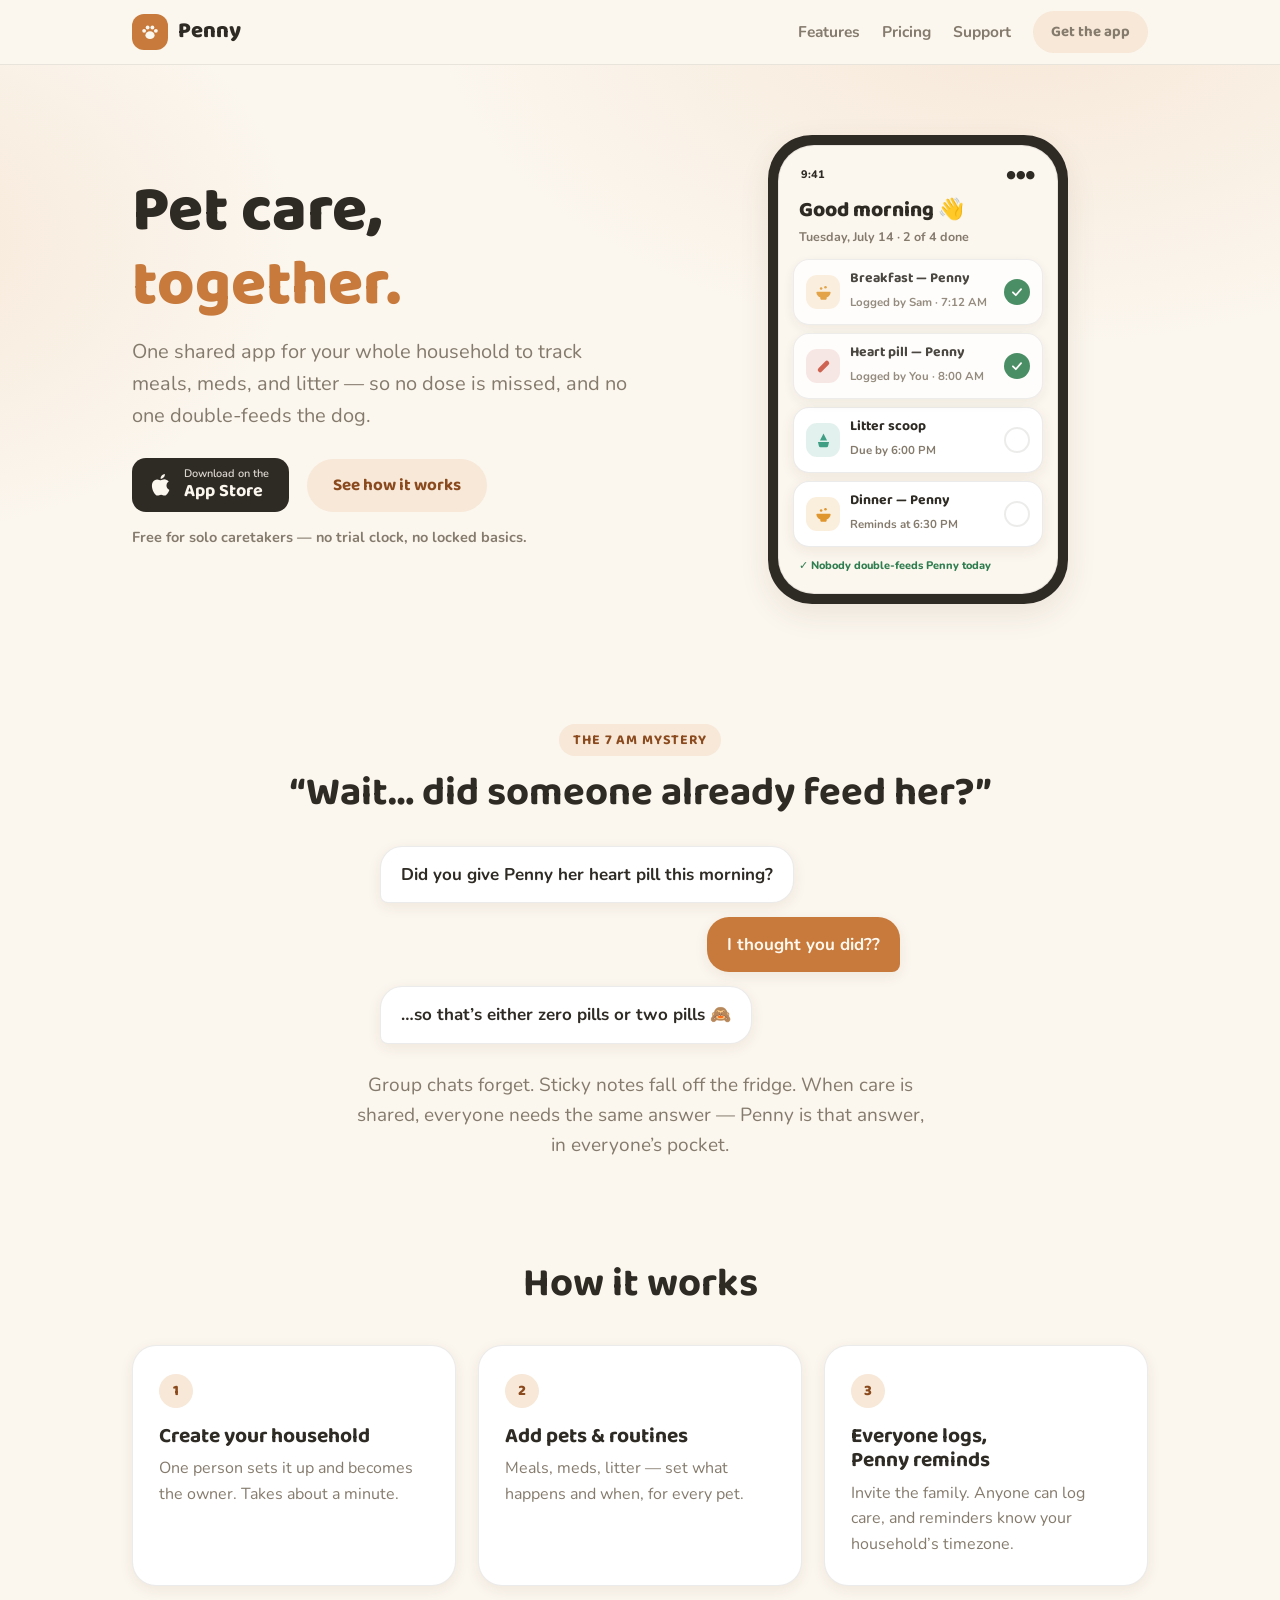
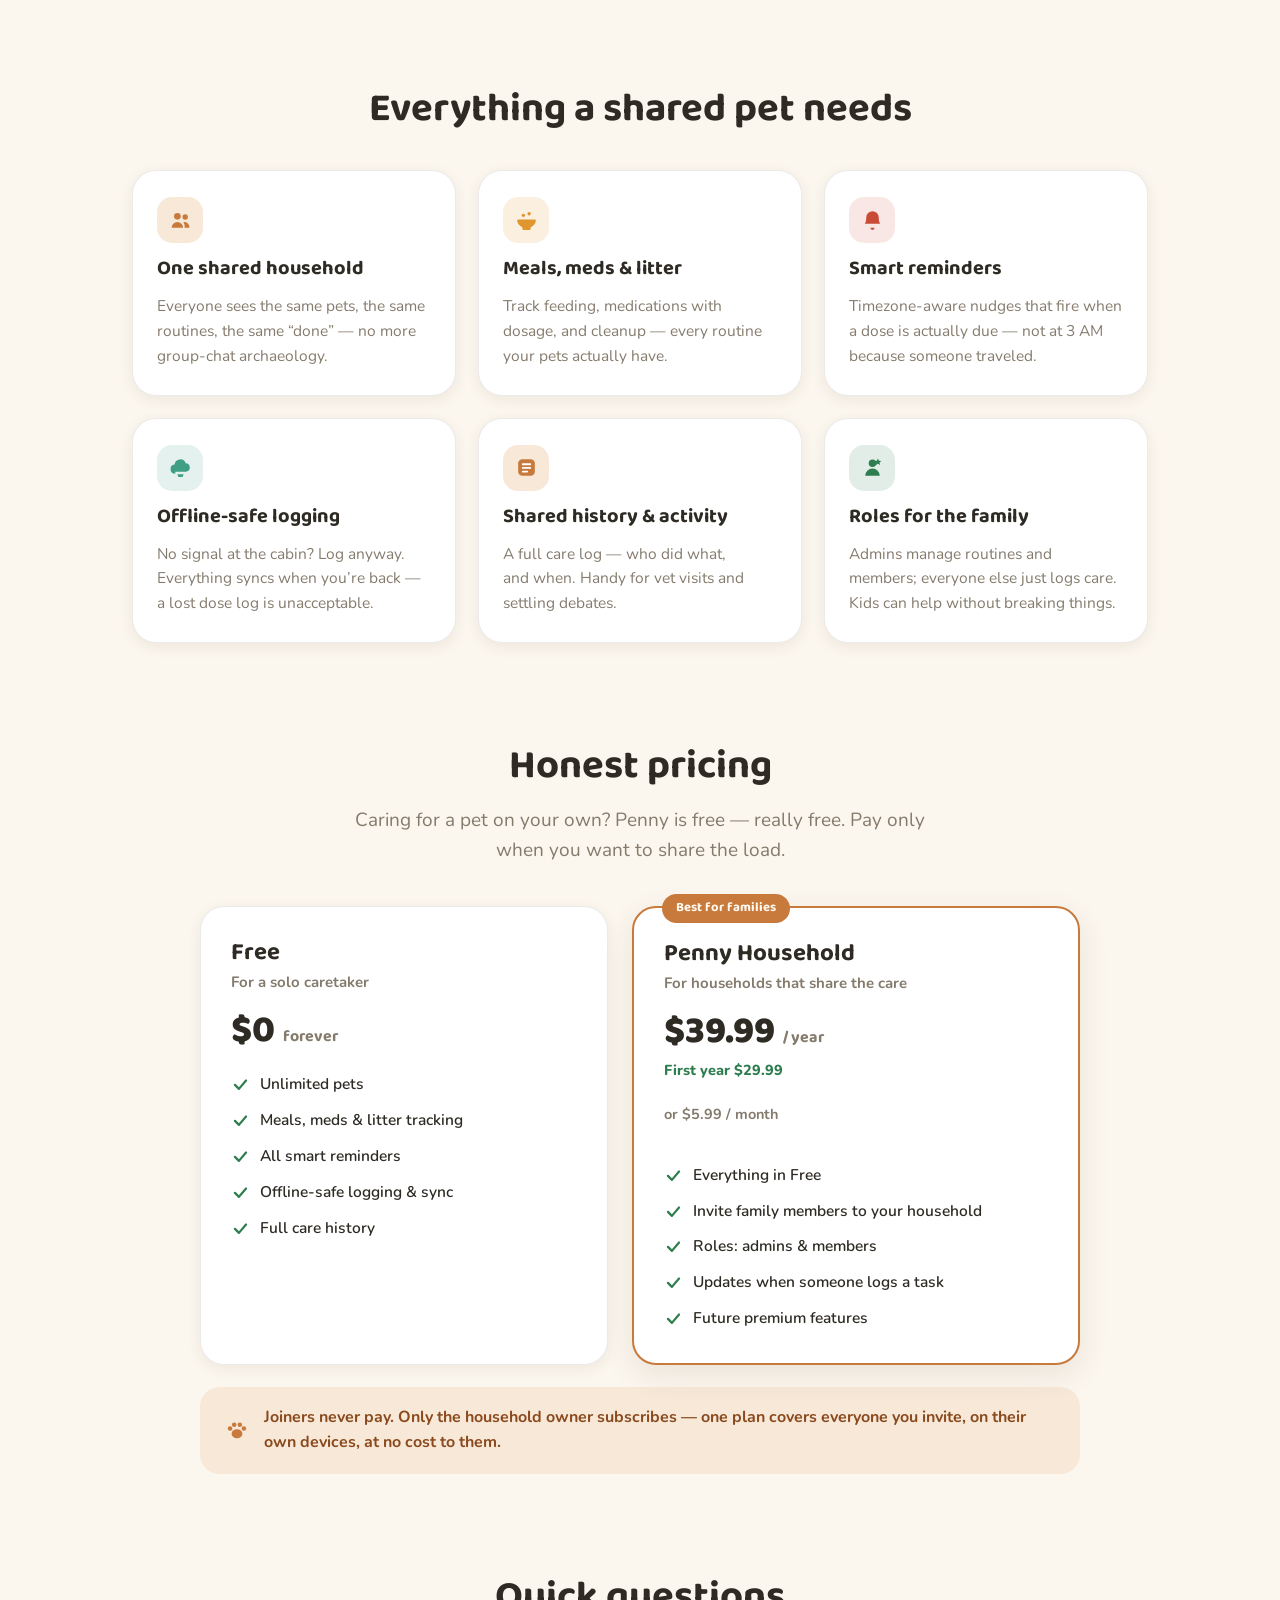
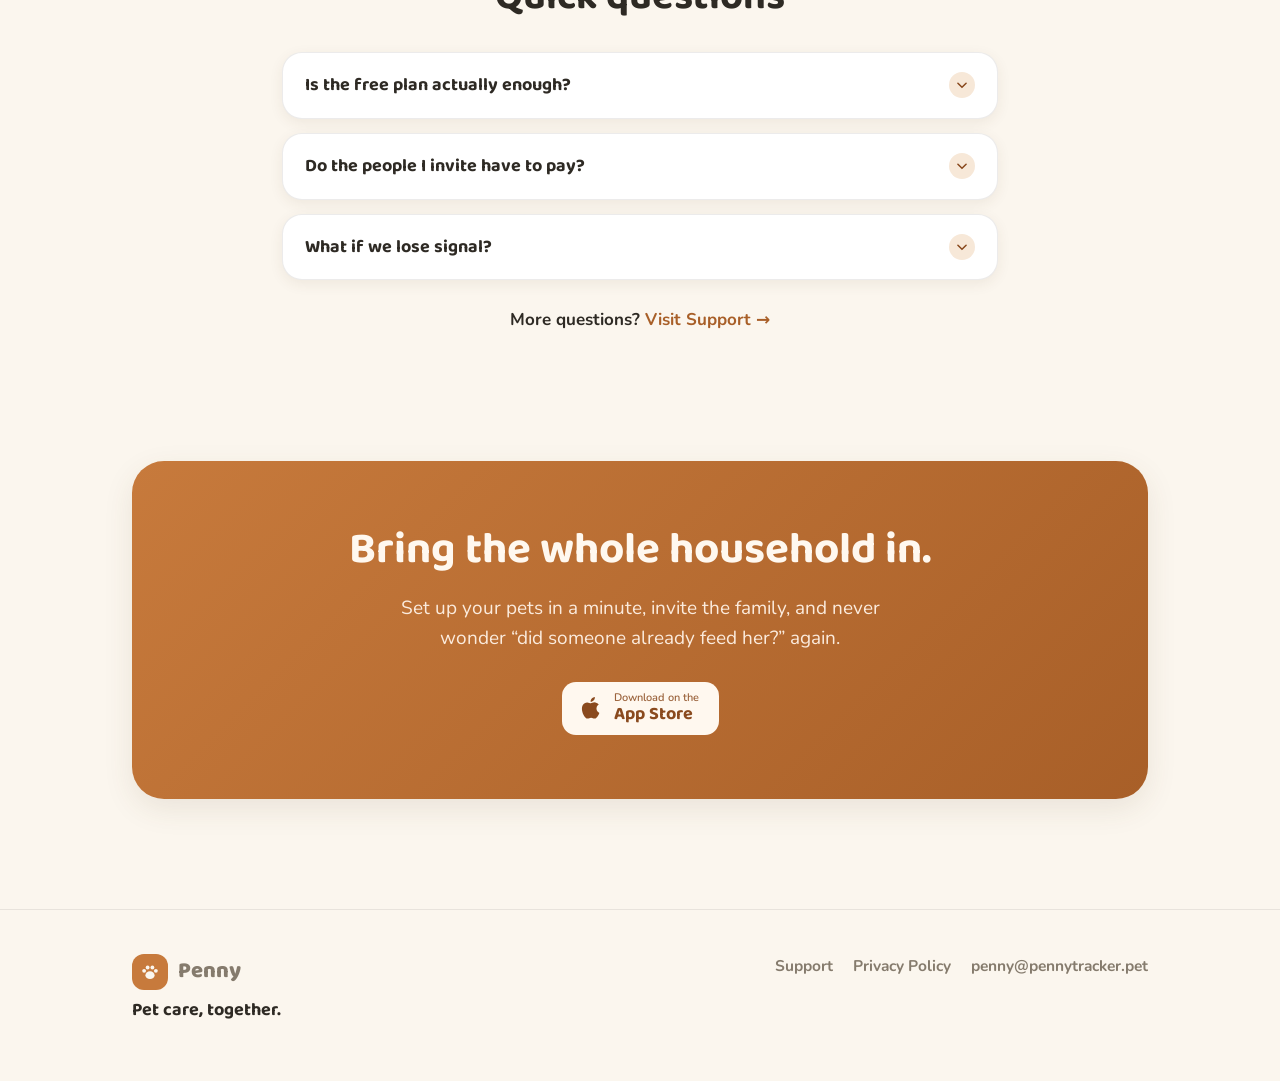
==== index.html @ 5d47a612 "Add Penny public site: landing, privacy, support Static site served at pennytracker.pet for App Stor" ====
<!DOCTYPE html>
<html lang="en">
<head>
<meta charset="UTF-8">
<meta name="viewport" content="width=device-width, initial-scale=1.0">
<title>Penny — Pet care, together.</title>
<meta name="description" content="Penny is a shared pet-care app for households: track meals, meds, and litter together so no dose is missed and no one double-feeds the dog.">
<link rel="preconnect" href="https://fonts.googleapis.com">
<link rel="preconnect" href="https://fonts.gstatic.com" crossorigin="anonymous">
<link href="https://fonts.googleapis.com/css2?family=Baloo+2:wght@400;600;700;800&amp;family=Nunito:ital,wght@0,400;0,600;0,700;0,800;1,400&amp;display=swap" rel="stylesheet">
<link rel="stylesheet" href="penny.css">
<style>
.hero{position:relative;overflow:hidden;padding:70px 0 40px}
.hero::before{content:"";position:absolute;inset:0;background:radial-gradient(900px 520px at 80% -10%,var(--tint) 0%,transparent 65%),radial-gradient(700px 500px at -10% 30%,var(--tint) 0%,transparent 60%);pointer-events:none}
.hero .wrap{position:relative;display:grid;grid-template-columns:1.05fr .95fr;gap:48px;align-items:center}
.hero h1{font-size:clamp(42px,6.5vw,64px);font-weight:800;margin-bottom:14px}
.hero h1 em{font-style:normal;color:var(--copper)}
.hero .sub{font-size:20px;color:var(--soft);max-width:44ch;margin-bottom:26px}
.hero .cta-row{display:flex;align-items:center;gap:18px;flex-wrap:wrap}
.badge-appstore{display:inline-flex;align-items:center;gap:10px;background:var(--ink);color:var(--cream);border-radius:14px;padding:10px 20px 10px 16px;line-height:1.15}
.badge-appstore:hover{text-decoration:none;color:var(--cream);transform:translateY(-1px)}
.badge-appstore svg{width:26px;height:26px;fill:var(--cream)}
.badge-appstore .t{display:flex;flex-direction:column;text-align:left}
.badge-appstore .t small{font-size:11px;font-weight:600;opacity:.85}
.badge-appstore .t b{font-family:var(--font-display);font-size:18px;font-weight:700}
.hero-note{font-size:14.5px;color:var(--soft);font-weight:700;margin-top:14px}
/* phone mock */
.phone{width:300px;margin:0 auto;background:var(--ink);border-radius:44px;padding:10px;box-shadow:var(--shadow)}
.phone .screen{background:var(--cream);border-radius:36px;padding:20px 14px 18px;border:1px solid var(--line)}
.phone .stat{display:flex;justify-content:space-between;font-size:11px;font-weight:800;padding:0 8px 10px;color:var(--ink)}
.phone .greet{font-family:var(--font-display);font-weight:800;font-size:21px;padding:0 6px}
.phone .date{font-size:12.5px;color:var(--soft);font-weight:700;padding:0 6px;margin-bottom:12px}
.task{display:flex;align-items:center;gap:10px;background:var(--card);border:1px solid var(--line);border-radius:16px;padding:10px 12px;margin-bottom:8px;box-shadow:var(--shadow-sm)}
.task .glyph{width:34px;height:34px;border-radius:11px}
.task .glyph svg{width:19px;height:19px}
.task .tt{flex:1;min-width:0}
.task .tt b{display:block;font-family:var(--font-display);font-size:14px;font-weight:700;line-height:1.2}
.task .tt span{font-size:11.5px;color:var(--soft);font-weight:700}
.task .ck{width:26px;height:26px;border-radius:50%;flex-shrink:0;display:grid;place-items:center}
.task .ck.done{background:var(--good)}
.task .ck.done svg{width:14px;height:14px;stroke:#FFF;fill:none;stroke-width:3;stroke-linecap:round;stroke-linejoin:round}
.task .ck.todo{border:2px solid var(--line)}
.task.dim{opacity:.86}
.phone .logged{font-size:11px;font-weight:800;color:var(--good);padding:2px 6px 0}
/* problem */
.problem{padding:80px 0 10px;text-align:center}
.problem .bubble-row{display:flex;flex-direction:column;gap:14px;max-width:520px;margin:30px auto 26px}
.bubble{padding:14px 20px;border-radius:22px;font-weight:700;font-size:17px;box-shadow:var(--shadow-sm);max-width:85%}
.bubble.left{align-self:flex-start;background:var(--card);border:1px solid var(--line);border-bottom-left-radius:8px}
.bubble.right{align-self:flex-end;background:var(--copper);color:#FFF8EF;border-bottom-right-radius:8px}
.problem h2{font-size:clamp(28px,4.5vw,40px)}
.problem .sub{color:var(--soft);font-size:19px;max-width:52ch;margin:0 auto}
/* steps */
.steps{padding:90px 0 10px}
.steps h2{font-size:clamp(28px,4.5vw,40px);text-align:center}
.steps .grid{display:grid;grid-template-columns:repeat(3,1fr);gap:22px;margin-top:38px}
.step{padding:28px 26px;position:relative}
.step .num{font-family:var(--font-display);font-weight:800;font-size:15px;color:var(--copper-ink);background:var(--tint);width:34px;height:34px;border-radius:50%;display:grid;place-items:center;margin-bottom:16px}
.step h3{font-size:21px}
.step p{color:var(--soft);font-size:16px;margin:0}
/* features */
.features{padding:90px 0 10px}
.features h2{font-size:clamp(28px,4.5vw,40px);text-align:center}
.features .grid{display:grid;grid-template-columns:repeat(3,1fr);gap:22px;margin-top:38px}
.feat{padding:26px 24px;display:flex;flex-direction:column;gap:14px}
.feat h3{font-size:20px;margin:0}
.feat p{color:var(--soft);font-size:15.5px;margin:0}
/* pricing */
.pricing{padding:90px 0 10px}
.pricing h2{font-size:clamp(28px,4.5vw,40px);text-align:center}
.pricing .sub{text-align:center;color:var(--soft);font-size:19px;max-width:56ch;margin:0 auto}
.plans{display:grid;grid-template-columns:1fr 1.1fr;gap:24px;margin-top:40px;align-items:stretch;max-width:880px;margin-left:auto;margin-right:auto}
.plan{padding:32px 30px;display:flex;flex-direction:column}
.plan.hero-plan{border:2px solid var(--copper);box-shadow:var(--shadow);position:relative}
.plan .flag{position:absolute;top:-14px;left:28px;background:var(--copper);color:#FFF8EF;font-family:var(--font-display);font-weight:700;font-size:13px;padding:4px 14px;border-radius:999px}
.plan h3{font-size:24px;margin-bottom:4px}
.plan .who{color:var(--soft);font-weight:700;font-size:15px;margin-bottom:18px}
.plan .price{font-family:var(--font-display);font-weight:800;font-size:38px;line-height:1}
.plan .price small{font-size:16px;font-weight:700;color:var(--soft)}
.plan .intro{margin-top:8px;font-weight:800;font-size:14.5px;color:var(--good)}
.plan .alt{margin-top:6px;font-weight:700;font-size:14.5px;color:var(--soft)}
.plan ul{list-style:none;padding:0;margin:22px 0 0;display:flex;flex-direction:column;gap:11px}
.plan li{display:flex;gap:10px;align-items:flex-start;font-size:15.5px;font-weight:600}
.plan li svg{width:19px;height:19px;flex-shrink:0;margin-top:3px;stroke:var(--good);fill:none;stroke-width:2.8;stroke-linecap:round;stroke-linejoin:round}
.joiners{max-width:880px;margin:22px auto 0;background:var(--tint);border-radius:20px;padding:18px 24px;display:flex;gap:14px;align-items:center;font-weight:700;color:var(--copper-ink)}
.joiners svg{width:26px;height:26px;flex-shrink:0;fill:var(--copper)}
.joiners p{margin:0;font-size:16px}
/* faq teaser */
.faqteaser{padding:90px 0 10px;max-width:760px;margin:0 auto}
.faqteaser h2{font-size:clamp(28px,4.5vw,40px);text-align:center;margin-bottom:32px}
.faqteaser .more{text-align:center;margin-top:26px;font-weight:700}
/* closing cta */
.closing{padding:100px 0 20px;text-align:center}
.closing .inner{background:linear-gradient(135deg,var(--copper),var(--deep));border-radius:32px;padding:64px 30px;color:#FFF8EF;box-shadow:var(--shadow)}
@media (prefers-color-scheme:dark){.closing .inner{background:linear-gradient(135deg,#A85F28,#8A4A1E)}}
.closing h2{font-size:clamp(30px,5vw,44px);color:#FFF8EF}
.closing p{color:#FBEBDD;font-size:19px;max-width:46ch;margin:0 auto 28px}
.closing .badge-appstore{background:#FFF8EF;color:var(--copper-ink)}
.closing .badge-appstore svg{fill:var(--copper-ink)}
.closing .badge-appstore:hover{color:var(--copper-ink)}
@media (prefers-color-scheme:dark){.closing .badge-appstore{color:#8A4A1E}.closing .badge-appstore svg{fill:#8A4A1E}.closing .badge-appstore:hover{color:#8A4A1E}}
@media (max-width:860px){.hero .wrap{grid-template-columns:1fr;gap:44px;text-align:center}.hero .sub{margin-left:auto;margin-right:auto}.hero .cta-row{justify-content:center}.steps .grid,.features .grid{grid-template-columns:1fr}.plans{grid-template-columns:1fr}}
@media (min-width:861px) and (max-width:1024px){.features .grid{grid-template-columns:repeat(2,1fr)}}
</style>
</head>
<body>
<header class="site-header"><div class="wrap bar">
<a class="brand" href="./"><span class="mark"><svg viewBox="0 0 24 24"><ellipse cx="12" cy="15.5" rx="5" ry="4.2"></ellipse><circle cx="5.6" cy="10.7" r="2.1"></circle><circle cx="9.4" cy="7.1" r="2.1"></circle><circle cx="14.6" cy="7.1" r="2.1"></circle><circle cx="18.4" cy="10.7" r="2.1"></circle></svg></span>Penny</a>
<nav class="site-nav"><a href="#features">Features</a><a href="#pricing">Pricing</a><a href="support/">Support</a><a class="btn btn-soft" style="padding:9px 18px;font-size:15px" href="#download">Get the app</a></nav>
</div></header>

<section class="hero"><div class="wrap">
<div>
<h1>Pet care, <em>together.</em></h1>
<p class="sub">One shared app for your whole household to track meals, meds, and litter — so no dose is missed, and no one double-feeds the dog.</p>
<div class="cta-row" id="download">
<a class="badge-appstore" href="#"><svg viewBox="0 0 24 24"><path d="M17.05 12.54c-.03-2.5 2.04-3.7 2.13-3.76-1.16-1.7-2.97-1.93-3.61-1.96-1.54-.16-3 .9-3.78.9-.78 0-1.98-.88-3.26-.86-1.68.03-3.22.98-4.08 2.48-1.74 3.02-.44 7.49 1.25 9.94.83 1.2 1.82 2.55 3.12 2.5 1.25-.05 1.72-.81 3.23-.81 1.51 0 1.93.81 3.25.79 1.35-.03 2.2-1.22 3.02-2.43.95-1.39 1.34-2.74 1.36-2.81-.03-.01-2.61-1-2.63-3.98zM14.56 4.9c.69-.83 1.15-1.99 1.02-3.15-.99.04-2.18.66-2.89 1.49-.63.73-1.19 1.91-1.04 3.04 1.1.09 2.23-.56 2.91-1.38z"></path></svg><span class="t"><small>Download on the</small><b>App Store</b></span></a>
<a class="btn btn-soft" href="#how">See how it works</a>
</div>
<p class="hero-note">Free for solo caretakers — no trial clock, no locked basics.</p>
</div>
<div class="phone" aria-hidden="true"><div class="screen">
<div class="stat"><span>9:41</span><span>&#9679;&#9679;&#9679;</span></div>
<div class="greet">Good morning &#128075;</div>
<div class="date">Tuesday, July 14 &middot; 2 of 4 done</div>
<div class="task dim"><span class="glyph" style="background:color-mix(in srgb,var(--meals) 16%,transparent)"><svg viewBox="0 0 24 24" fill="var(--meals)"><path d="M4 11h16a1 1 0 0 1 1 1 8 8 0 0 1-5 6.4V20a1 1 0 0 1-1 1H9a1 1 0 0 1-1-1v-1.6A8 8 0 0 1 3 12a1 1 0 0 1 1-1Z"></path><circle cx="9" cy="7" r="1.6"></circle><circle cx="14.5" cy="5.5" r="1.6"></circle></svg></span><span class="tt"><b>Breakfast — Penny</b><span>Logged by Sam &middot; 7:12 AM</span></span><span class="ck done"><svg viewBox="0 0 24 24"><path d="M5 12.5 10 17.5 19 7"></path></svg></span></div>
<div class="task dim"><span class="glyph" style="background:color-mix(in srgb,var(--meds) 14%,transparent)"><svg viewBox="0 0 24 24" fill="var(--meds)"><rect x="3" y="9" width="18" height="6" rx="3" transform="rotate(-45 12 12)"></rect></svg></span><span class="tt"><b>Heart pill — Penny</b><span>Logged by You &middot; 8:00 AM</span></span><span class="ck done"><svg viewBox="0 0 24 24"><path d="M5 12.5 10 17.5 19 7"></path></svg></span></div>
<div class="task"><span class="glyph" style="background:color-mix(in srgb,var(--clean) 15%,transparent)"><svg viewBox="0 0 24 24" fill="var(--clean)"><path d="M5 14h14l-1.2 5a2 2 0 0 1-2 1.6H8.2a2 2 0 0 1-2-1.6L5 14Z"></path><path d="M12 3l4.5 9h-9L12 3Z"></path></svg></span><span class="tt"><b>Litter scoop</b><span>Due by 6:00 PM</span></span><span class="ck todo"></span></div>
<div class="task"><span class="glyph" style="background:color-mix(in srgb,var(--meals) 16%,transparent)"><svg viewBox="0 0 24 24" fill="var(--meals)"><path d="M4 11h16a1 1 0 0 1 1 1 8 8 0 0 1-5 6.4V20a1 1 0 0 1-1 1H9a1 1 0 0 1-1-1v-1.6A8 8 0 0 1 3 12a1 1 0 0 1 1-1Z"></path><circle cx="9" cy="7" r="1.6"></circle><circle cx="14.5" cy="5.5" r="1.6"></circle></svg></span><span class="tt"><b>Dinner — Penny</b><span>Reminds at 6:30 PM</span></span><span class="ck todo"></span></div>
<div class="logged">&#10003; Nobody double-feeds Penny today</div>
</div></div>
</div></section>

<section class="problem"><div class="wrap">
<span class="kicker">The 7 AM mystery</span>
<h2>&ldquo;Wait&hellip; did someone already feed her?&rdquo;</h2>
<div class="bubble-row">
<div class="bubble left">Did you give Penny her heart pill this morning?</div>
<div class="bubble right">I thought you did??</div>
<div class="bubble left">&hellip;so that&rsquo;s either zero pills or two pills &#128584;</div>
</div>
<p class="sub">Group chats forget. Sticky notes fall off the fridge. When care is shared, everyone needs the same answer — Penny is that answer, in everyone&rsquo;s pocket.</p>
</div></section>

<section class="steps" id="how"><div class="wrap">
<h2>How it works</h2>
<div class="grid">
<div class="card step"><span class="num">1</span><h3>Create your household</h3><p>One person sets it up and becomes the owner. Takes about a minute.</p></div>
<div class="card step"><span class="num">2</span><h3>Add pets &amp; routines</h3><p>Meals, meds, litter — set what happens and when, for every pet.</p></div>
<div class="card step"><span class="num">3</span><h3>Everyone logs, Penny reminds</h3><p>Invite the family. Anyone can log care, and reminders know your household&rsquo;s timezone.</p></div>
</div>
</div></section>

<section class="features" id="features"><div class="wrap">
<h2>Everything a shared pet needs</h2>
<div class="grid">
<div class="card feat"><span class="glyph" style="background:var(--tint)"><svg viewBox="0 0 24 24" fill="var(--copper)"><circle cx="9" cy="8" r="3.2"></circle><path d="M3.5 19a5.5 5.5 0 0 1 11 0Z"></path><circle cx="16.5" cy="8.6" r="2.6"></circle><path d="M14.8 13.6a4.8 4.8 0 0 1 5.7 5.4h-4.6a6.9 6.9 0 0 0-1.1-5.4Z"></path></svg></span><h3>One shared household</h3><p>Everyone sees the same pets, the same routines, the same &ldquo;done&rdquo; — no more group-chat archaeology.</p></div>
<div class="card feat"><span class="glyph" style="background:color-mix(in srgb,var(--meals) 15%,transparent)"><svg viewBox="0 0 24 24" fill="var(--meals)"><path d="M4 11h16a1 1 0 0 1 1 1 8 8 0 0 1-5 6.4V20a1 1 0 0 1-1 1H9a1 1 0 0 1-1-1v-1.6A8 8 0 0 1 3 12a1 1 0 0 1 1-1Z"></path><circle cx="9" cy="7" r="1.6"></circle><circle cx="14.5" cy="5.5" r="1.6"></circle></svg></span><h3>Meals, meds &amp; litter</h3><p>Track feeding, medications with dosage, and cleanup — every routine your pets actually have.</p></div>
<div class="card feat"><span class="glyph" style="background:color-mix(in srgb,var(--meds) 13%,transparent)"><svg viewBox="0 0 24 24" fill="var(--meds)"><path d="M6 9a6 6 0 0 1 12 0c0 5 1.5 6 1.5 6H4.5S6 14 6 9Z"></path><path d="M10 19a2 2 0 0 0 4 0Z"></path></svg></span><h3>Smart reminders</h3><p>Timezone-aware nudges that fire when a dose is actually due — not at 3 AM because someone traveled.</p></div>
<div class="card feat"><span class="glyph" style="background:color-mix(in srgb,var(--clean) 14%,transparent)"><svg viewBox="0 0 24 24" fill="var(--clean)"><path d="M7 18a4.5 4.5 0 0 1-.7-8.95A5.5 5.5 0 0 1 17 8a4 4 0 0 1 .8 7.9L17 16H7Z"></path><path d="M9 18.5h6l-1 2.5h-4l-1-2.5Z"></path></svg></span><h3>Offline-safe logging</h3><p>No signal at the cabin? Log anyway. Everything syncs when you&rsquo;re back — a lost dose log is unacceptable.</p></div>
<div class="card feat"><span class="glyph" style="background:var(--tint)"><svg viewBox="0 0 24 24" fill="var(--copper)"><rect x="4" y="4" width="16" height="16" rx="4"></rect><rect x="7.5" y="8" width="9" height="1.8" rx=".9" fill="var(--card)"></rect><rect x="7.5" y="11.5" width="9" height="1.8" rx=".9" fill="var(--card)"></rect><rect x="7.5" y="15" width="6" height="1.8" rx=".9" fill="var(--card)"></rect></svg></span><h3>Shared history &amp; activity</h3><p>A full care log — who did what, and when. Handy for vet visits and settling debates.</p></div>
<div class="card feat"><span class="glyph" style="background:color-mix(in srgb,var(--good) 14%,transparent)"><svg viewBox="0 0 24 24" fill="var(--good)"><circle cx="12" cy="8" r="3.6"></circle><path d="M5 20a7 7 0 0 1 14 0Z"></path><path d="M17.2 3.4l1 2 2.2.3-1.6 1.6.4 2.2-2-1-2 1 .4-2.2-1.6-1.6 2.2-.3 1-2Z"></path></svg></span><h3>Roles for the family</h3><p>Admins manage routines and members; everyone else just logs care. Kids can help without breaking things.</p></div>
</div>
</div></section>

<section class="pricing" id="pricing"><div class="wrap">
<h2>Honest pricing</h2>
<p class="sub">Caring for a pet on your own? Penny is free — really free. Pay only when you want to share the load.</p>
<div class="plans">
<div class="card plan">
<h3>Free</h3><p class="who">For a solo caretaker</p>
<div class="price">$0 <small>forever</small></div>
<ul>
<li><svg viewBox="0 0 24 24"><path d="M5 12.5 10 17.5 19 7"></path></svg>Unlimited pets</li>
<li><svg viewBox="0 0 24 24"><path d="M5 12.5 10 17.5 19 7"></path></svg>Meals, meds &amp; litter tracking</li>
<li><svg viewBox="0 0 24 24"><path d="M5 12.5 10 17.5 19 7"></path></svg>All smart reminders</li>
<li><svg viewBox="0 0 24 24"><path d="M5 12.5 10 17.5 19 7"></path></svg>Offline-safe logging &amp; sync</li>
<li><svg viewBox="0 0 24 24"><path d="M5 12.5 10 17.5 19 7"></path></svg>Full care history</li>
</ul>
</div>
<div class="card plan hero-plan">
<span class="flag">Best for families</span>
<h3>Penny Household</h3><p class="who">For households that share the care</p>
<div class="price">$39.99 <small>/ year</small></div>
<p class="intro">First year $29.99</p>
<p class="alt">or $5.99 / month</p>
<ul>
<li><svg viewBox="0 0 24 24"><path d="M5 12.5 10 17.5 19 7"></path></svg>Everything in Free</li>
<li><svg viewBox="0 0 24 24"><path d="M5 12.5 10 17.5 19 7"></path></svg>Invite family members to your household</li>
<li><svg viewBox="0 0 24 24"><path d="M5 12.5 10 17.5 19 7"></path></svg>Roles: admins &amp; members</li>
<li><svg viewBox="0 0 24 24"><path d="M5 12.5 10 17.5 19 7"></path></svg>Updates when someone logs a task</li>
<li><svg viewBox="0 0 24 24"><path d="M5 12.5 10 17.5 19 7"></path></svg>Future premium features</li>
</ul>
</div>
</div>
<div class="joiners"><svg viewBox="0 0 24 24"><ellipse cx="12" cy="15.5" rx="5" ry="4.2"></ellipse><circle cx="5.6" cy="10.7" r="2.1"></circle><circle cx="9.4" cy="7.1" r="2.1"></circle><circle cx="14.6" cy="7.1" r="2.1"></circle><circle cx="18.4" cy="10.7" r="2.1"></circle></svg><p><b>Joiners never pay.</b> Only the household owner subscribes — one plan covers everyone you invite, on their own devices, at no cost to them.</p></div>
</div></section>

<section class="faqteaser"><div class="wrap narrow">
<h2>Quick questions</h2>
<details class="faq"><summary>Is the free plan actually enough?<span class="chev"><svg viewBox="0 0 24 24"><path d="M5 9l7 7 7-7"></path></svg></span></summary><div class="body"><p>Yes — if you&rsquo;re the only caretaker, it&rsquo;s the complete product: unlimited pets, all reminders, logging, offline sync, and full history. You only need Penny Household to share with others.</p></div></details>
<details class="faq"><summary>Do the people I invite have to pay?<span class="chev"><svg viewBox="0 0 24 24"><path d="M5 9l7 7 7-7"></path></svg></span></summary><div class="body"><p>No. Only the household owner subscribes, and that covers every member they invite.</p></div></details>
<details class="faq"><summary>What if we lose signal?<span class="chev"><svg viewBox="0 0 24 24"><path d="M5 9l7 7 7-7"></path></svg></span></summary><div class="body"><p>Penny works offline. Logs are saved on your device and sync automatically when you&rsquo;re back online — nothing gets lost.</p></div></details>
<p class="more">More questions? <a href="support/">Visit Support &rarr;</a></p>
</div></section>

<section class="closing"><div class="wrap"><div class="inner">
<h2>Bring the whole household in.</h2>
<p>Set up your pets in a minute, invite the family, and never wonder &ldquo;did someone already feed her?&rdquo; again.</p>
<a class="badge-appstore" href="#"><svg viewBox="0 0 24 24"><path d="M17.05 12.54c-.03-2.5 2.04-3.7 2.13-3.76-1.16-1.7-2.97-1.93-3.61-1.96-1.54-.16-3 .9-3.78.9-.78 0-1.98-.88-3.26-.86-1.68.03-3.22.98-4.08 2.48-1.74 3.02-.44 7.49 1.25 9.94.83 1.2 1.82 2.55 3.12 2.5 1.25-.05 1.72-.81 3.23-.81 1.51 0 1.93.81 3.25.79 1.35-.03 2.2-1.22 3.02-2.43.95-1.39 1.34-2.74 1.36-2.81-.03-.01-2.61-1-2.63-3.98zM14.56 4.9c.69-.83 1.15-1.99 1.02-3.15-.99.04-2.18.66-2.89 1.49-.63.73-1.19 1.91-1.04 3.04 1.1.09 2.23-.56 2.91-1.38z"></path></svg><span class="t"><small>Download on the</small><b>App Store</b></span></a>
</div></div></section>

<footer class="site-footer"><div class="wrap cols">
<div><a class="brand" href="./"><span class="mark"><svg viewBox="0 0 24 24"><ellipse cx="12" cy="15.5" rx="5" ry="4.2"></ellipse><circle cx="5.6" cy="10.7" r="2.1"></circle><circle cx="9.4" cy="7.1" r="2.1"></circle><circle cx="14.6" cy="7.1" r="2.1"></circle><circle cx="18.4" cy="10.7" r="2.1"></circle></svg></span>Penny</a><p class="tag">Pet care, together.</p></div>
<nav><a href="support/">Support</a><a href="privacy/">Privacy Policy</a><a href="mailto:penny@pennytracker.pet">penny@pennytracker.pet</a></nav>
</div></footer>
</body>
</html>
---- penny.css ----
/* Penny site — shared styles */
:root{--cream:#FBF6EE;--card:#FFFFFF;--ink:#2E2A24;--soft:#857B6D;--copper:#C77A3C;--tint:#F7E8D8;--deep:#A85F28;--copper-ink:#8A4A1E;--meals:#E0962F;--meds:#C84B38;--clean:#3F9E84;--good:#2E7D4F;--line:rgba(46,42,36,.09);--shadow:0 10px 30px rgba(93,64,36,.10);--shadow-sm:0 4px 14px rgba(93,64,36,.08);--font-display:"Baloo 2",system-ui,-apple-system,sans-serif;--font-body:"Nunito",system-ui,-apple-system,sans-serif}
@media (prefers-color-scheme:dark){:root{--cream:#171411;--card:#241F19;--ink:#F2EBE0;--soft:#A89B89;--copper:#ECAB6C;--tint:rgba(236,171,108,.13);--deep:#ECAB6C;--copper-ink:#F0BC8A;--meals:#EBAD4F;--meds:#E06B55;--clean:#57BA9F;--good:#5FB37F;--line:rgba(242,235,224,.10);--shadow:0 10px 30px rgba(0,0,0,.35);--shadow-sm:0 4px 14px rgba(0,0,0,.3)}}
*{box-sizing:border-box}
html{scroll-behavior:smooth}
body{margin:0;background:var(--cream);color:var(--ink);font-family:var(--font-body);font-size:17px;line-height:1.6;-webkit-font-smoothing:antialiased;overflow-x:hidden}
h1,h2,h3,h4{font-family:var(--font-display);font-weight:700;line-height:1.15;margin:0 0 .4em;text-wrap:pretty}
p{margin:0 0 1em;text-wrap:pretty}
a{color:var(--deep);text-decoration:none}
a:hover{color:var(--copper);text-decoration:underline}
.wrap{max-width:1060px;margin:0 auto;padding:0 22px}
.narrow{max-width:760px}
/* header */
.site-header{position:sticky;top:0;z-index:50;background:color-mix(in srgb,var(--cream) 88%,transparent);backdrop-filter:blur(12px);-webkit-backdrop-filter:blur(12px);border-bottom:1px solid var(--line)}
.site-header .bar{display:flex;align-items:center;gap:18px;height:64px}
.brand{display:flex;align-items:center;gap:10px;font-family:var(--font-display);font-weight:800;font-size:22px;color:var(--ink)}
.brand:hover{text-decoration:none;color:var(--ink)}
.brand .mark{width:36px;height:36px;border-radius:12px;background:var(--copper);display:grid;place-items:center;flex-shrink:0}
.brand .mark svg{width:22px;height:22px;fill:#FBF6EE}
.site-nav{margin-left:auto;display:flex;align-items:center;gap:22px;font-weight:700;font-size:15.5px}
.site-nav a{color:var(--soft)}
.site-nav a:hover{color:var(--copper);text-decoration:none}
.site-nav a.active{color:var(--copper-ink)}
.btn{display:inline-flex;align-items:center;justify-content:center;gap:8px;font-family:var(--font-display);font-weight:700;font-size:17px;padding:13px 26px;border-radius:999px;border:none;cursor:pointer;transition:transform .15s,box-shadow .15s}
.btn:hover{text-decoration:none;transform:translateY(-1px)}
.btn-copper{background:var(--copper);color:#FFF8EF;box-shadow:0 6px 18px rgba(199,122,60,.35)}
.btn-copper:hover{color:#FFF8EF;box-shadow:0 8px 22px rgba(199,122,60,.45)}
.btn-soft{background:var(--tint);color:var(--copper-ink)}
.btn-soft:hover{color:var(--copper-ink)}
/* cards */
.card{background:var(--card);border:1px solid var(--line);border-radius:24px;box-shadow:var(--shadow-sm)}
/* section titles */
.kicker{display:inline-block;font-family:var(--font-display);font-weight:700;font-size:14px;letter-spacing:.06em;text-transform:uppercase;color:var(--copper-ink);background:var(--tint);padding:5px 14px;border-radius:999px;margin-bottom:14px}
/* glyph chips */
.glyph{width:46px;height:46px;border-radius:15px;display:grid;place-items:center;flex-shrink:0}
.glyph svg{width:25px;height:25px}
/* footer */
.site-footer{border-top:1px solid var(--line);margin-top:90px;padding:44px 0 54px;color:var(--soft);font-size:15.5px}
.site-footer .cols{display:flex;flex-wrap:wrap;gap:28px;align-items:flex-start;justify-content:space-between}
.site-footer .tag{font-family:var(--font-display);font-weight:700;color:var(--ink);font-size:18px;margin:6px 0 2px}
.site-footer nav{display:flex;gap:20px;flex-wrap:wrap;font-weight:700}
.site-footer a{color:var(--soft)}
.site-footer a:hover{color:var(--copper)}
/* long-form doc pages */
.doc{padding:56px 0 20px}
.doc h1{font-size:clamp(34px,6vw,46px)}
.doc .updated{color:var(--soft);font-weight:700;margin-bottom:34px}
.doc h2{font-size:26px;margin-top:44px}
.doc h3{font-size:20px;margin-top:28px}
.doc ul{padding-left:22px;margin:0 0 1em}
.doc li{margin-bottom:.45em}
.doc .lead{font-size:19px}
.table-scroll{overflow-x:auto;border:1px solid var(--line);border-radius:18px;background:var(--card);box-shadow:var(--shadow-sm);margin:18px 0 26px}
table.data{border-collapse:collapse;width:100%;min-width:560px;font-size:15.5px}
table.data th{font-family:var(--font-display);font-weight:700;text-align:left;background:var(--tint);color:var(--copper-ink);padding:12px 16px}
table.data td{padding:12px 16px;border-top:1px solid var(--line);vertical-align:top}
table.data td:first-child{font-weight:800;white-space:nowrap}
/* faq */
details.faq{background:var(--card);border:1px solid var(--line);border-radius:20px;box-shadow:var(--shadow-sm);margin-bottom:14px;overflow:hidden}
details.faq summary{list-style:none;cursor:pointer;display:flex;align-items:center;gap:14px;padding:18px 22px;font-family:var(--font-display);font-weight:700;font-size:18px}
details.faq summary::-webkit-details-marker{display:none}
details.faq summary .chev{margin-left:auto;flex-shrink:0;width:26px;height:26px;border-radius:50%;background:var(--tint);display:grid;place-items:center;transition:transform .2s}
details.faq summary .chev svg{width:14px;height:14px;stroke:var(--copper-ink);fill:none;stroke-width:2.6;stroke-linecap:round;stroke-linejoin:round}
details.faq[open] summary .chev{transform:rotate(180deg)}
details.faq .body{padding:0 22px 20px;color:var(--ink)}
details.faq .body p:last-child{margin-bottom:0}
@media (max-width:640px){.site-nav{gap:14px;font-size:14.5px}.site-header .bar{height:58px}body{font-size:16px}}
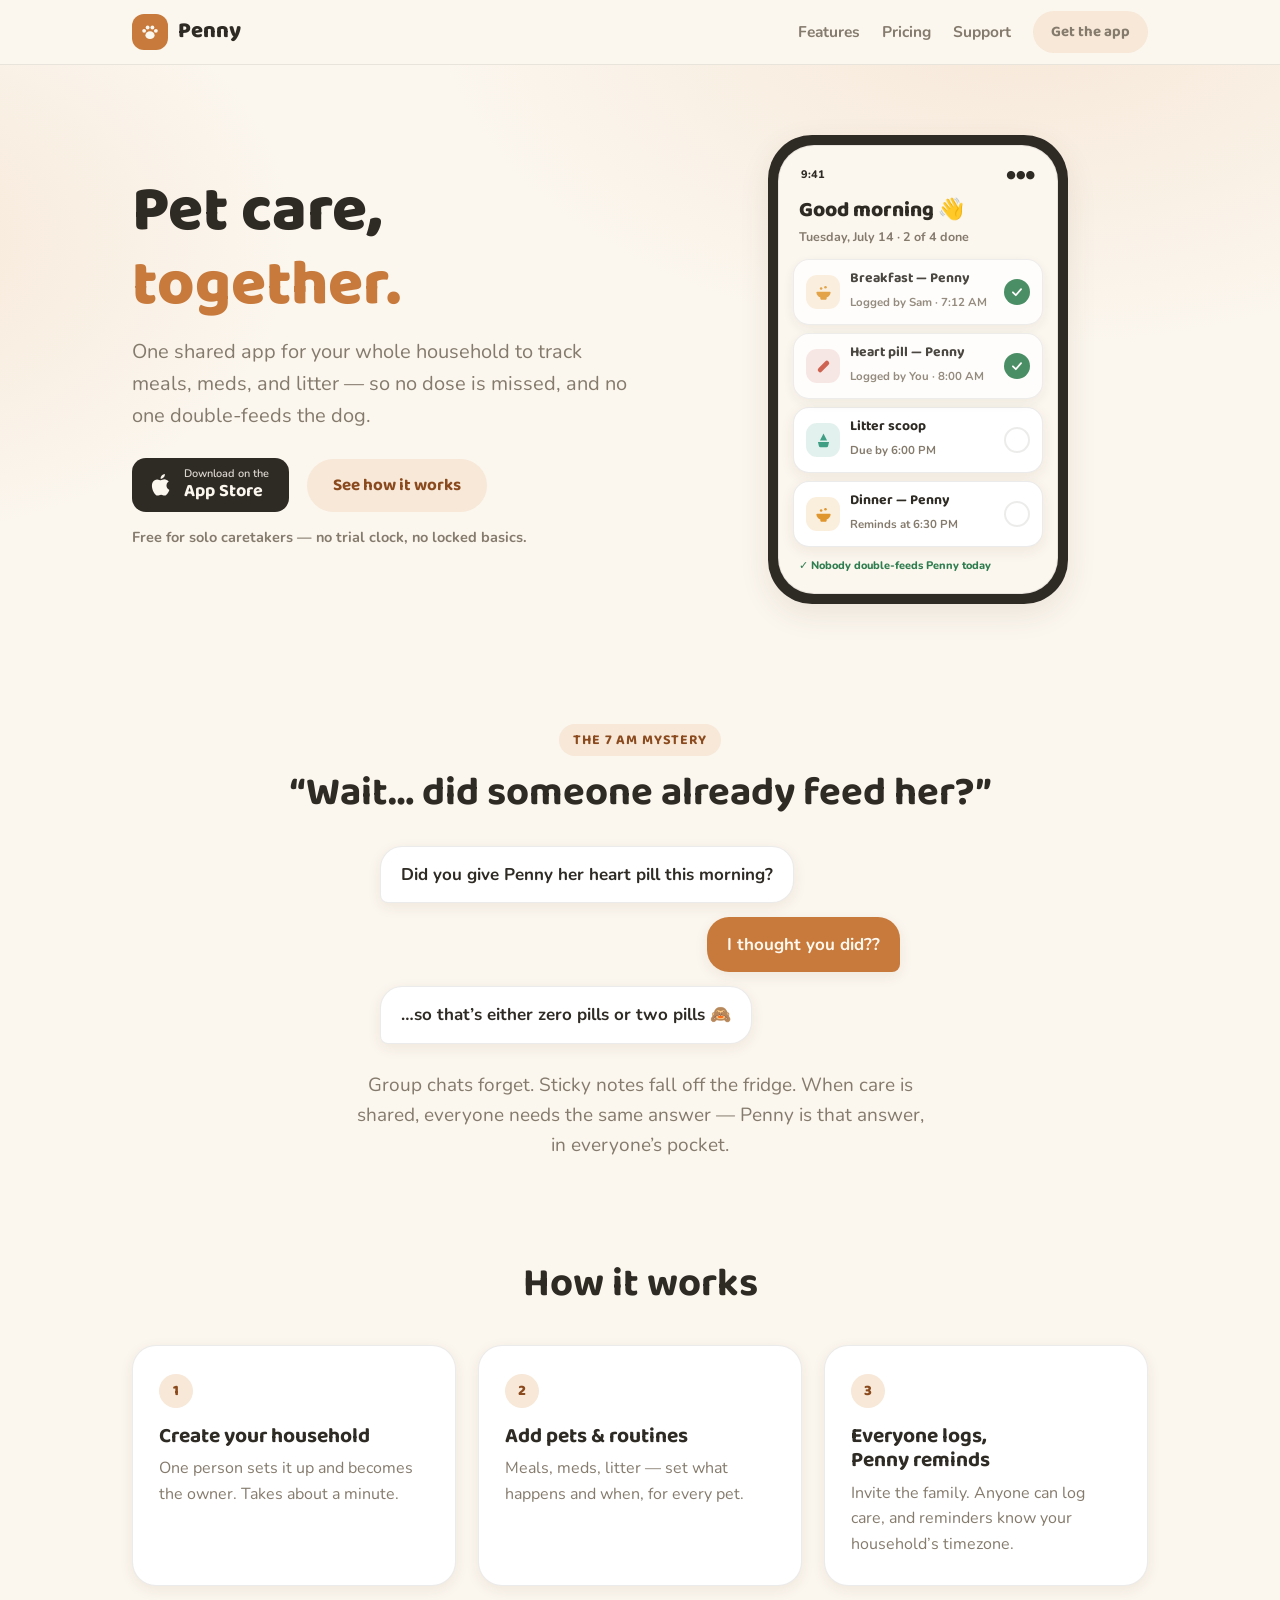
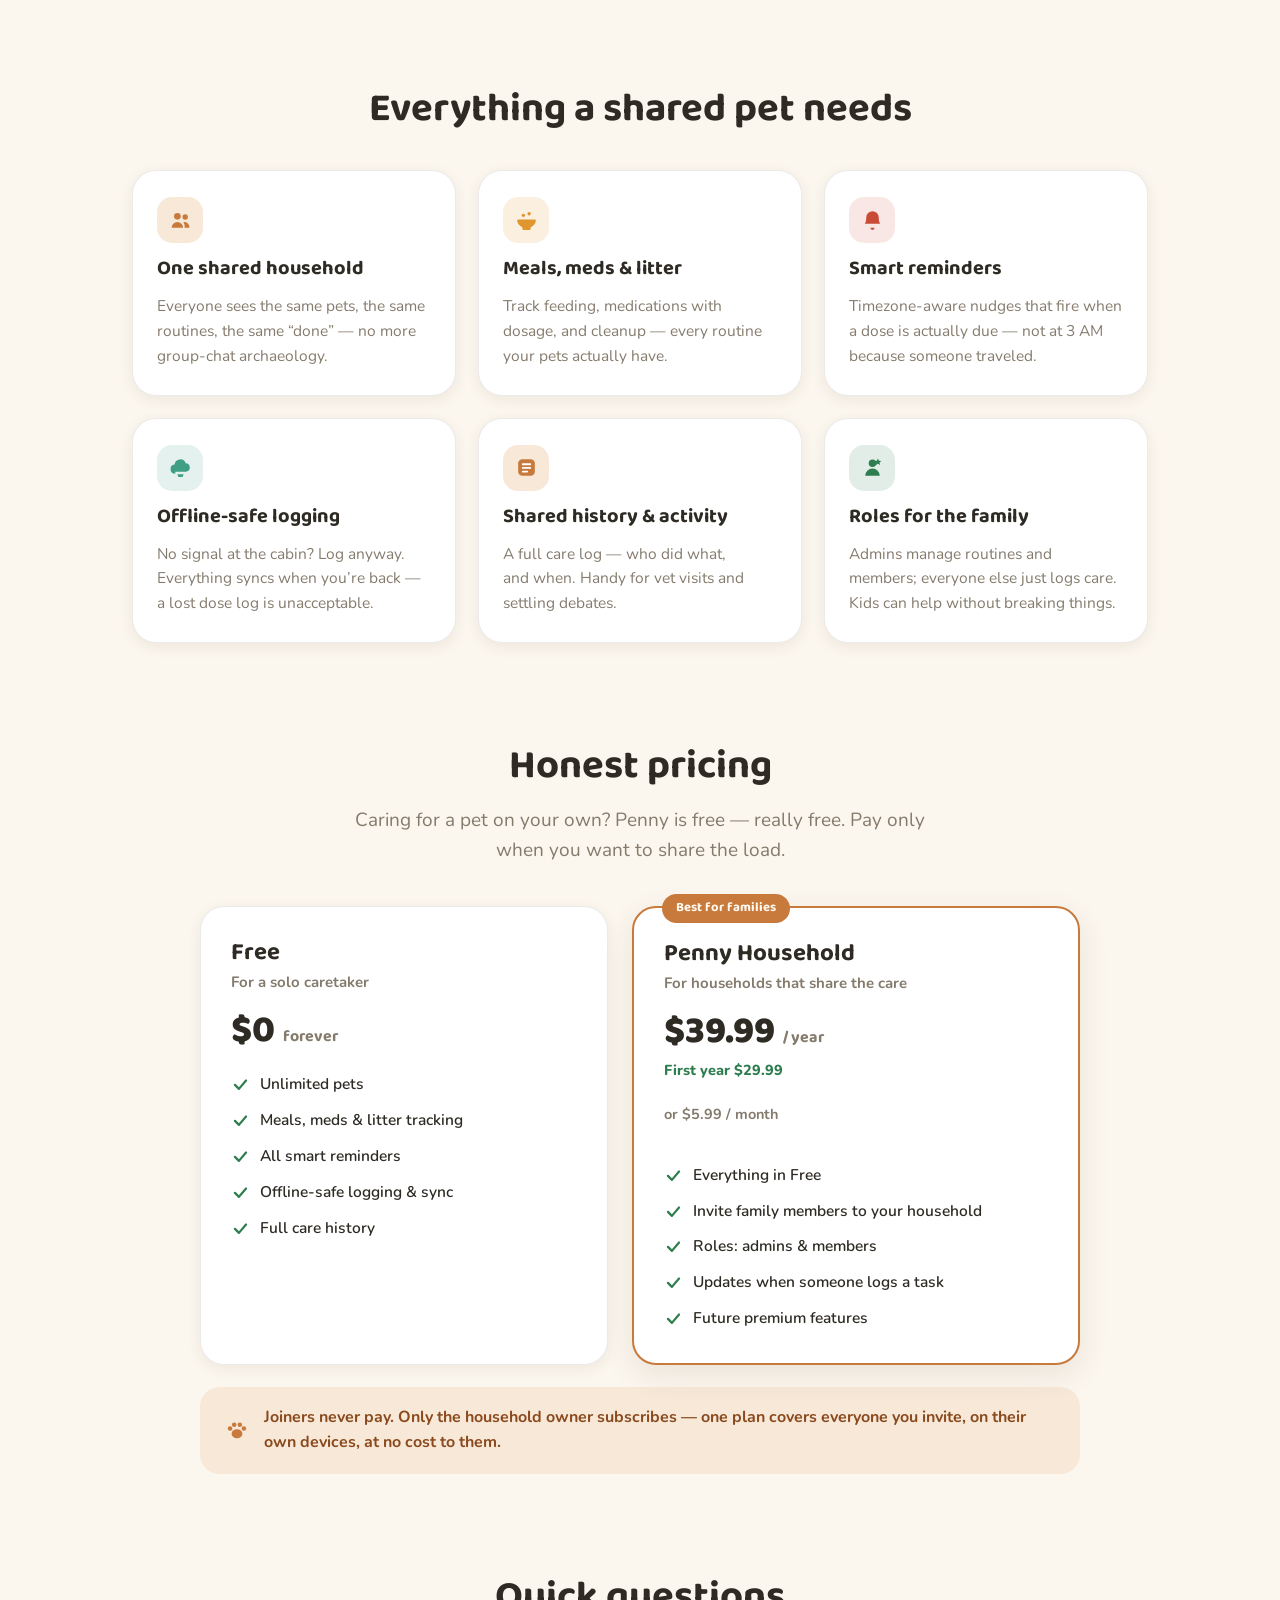
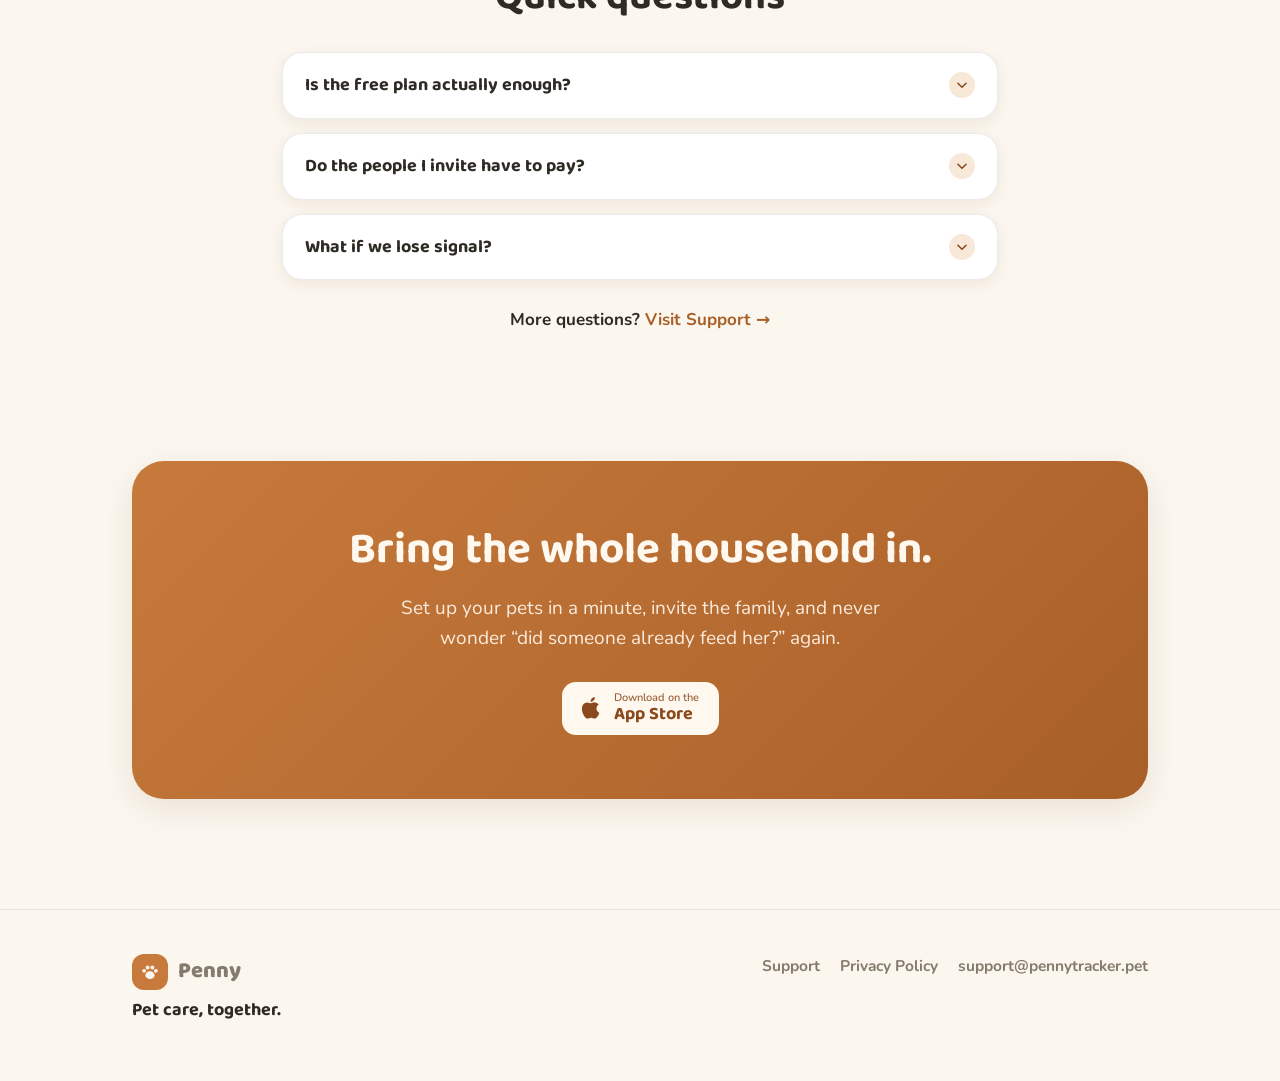
==== commit 353d8744: "Use support@pennytracker.pet as the contact address Replaces penny@pennytracker.pet across the landi" ====
--- a/index.html
+++ b/index.html
@@ -212,7 +212,7 @@
 
 <footer class="site-footer"><div class="wrap cols">
 <div><a class="brand" href="./"><span class="mark"><svg viewBox="0 0 24 24"><ellipse cx="12" cy="15.5" rx="5" ry="4.2"></ellipse><circle cx="5.6" cy="10.7" r="2.1"></circle><circle cx="9.4" cy="7.1" r="2.1"></circle><circle cx="14.6" cy="7.1" r="2.1"></circle><circle cx="18.4" cy="10.7" r="2.1"></circle></svg></span>Penny</a><p class="tag">Pet care, together.</p></div>
-<nav><a href="support/">Support</a><a href="privacy/">Privacy Policy</a><a href="mailto:penny@pennytracker.pet">penny@pennytracker.pet</a></nav>
+<nav><a href="support/">Support</a><a href="privacy/">Privacy Policy</a><a href="mailto:support@pennytracker.pet">support@pennytracker.pet</a></nav>
 </div></footer>
 </body>
 </html>
